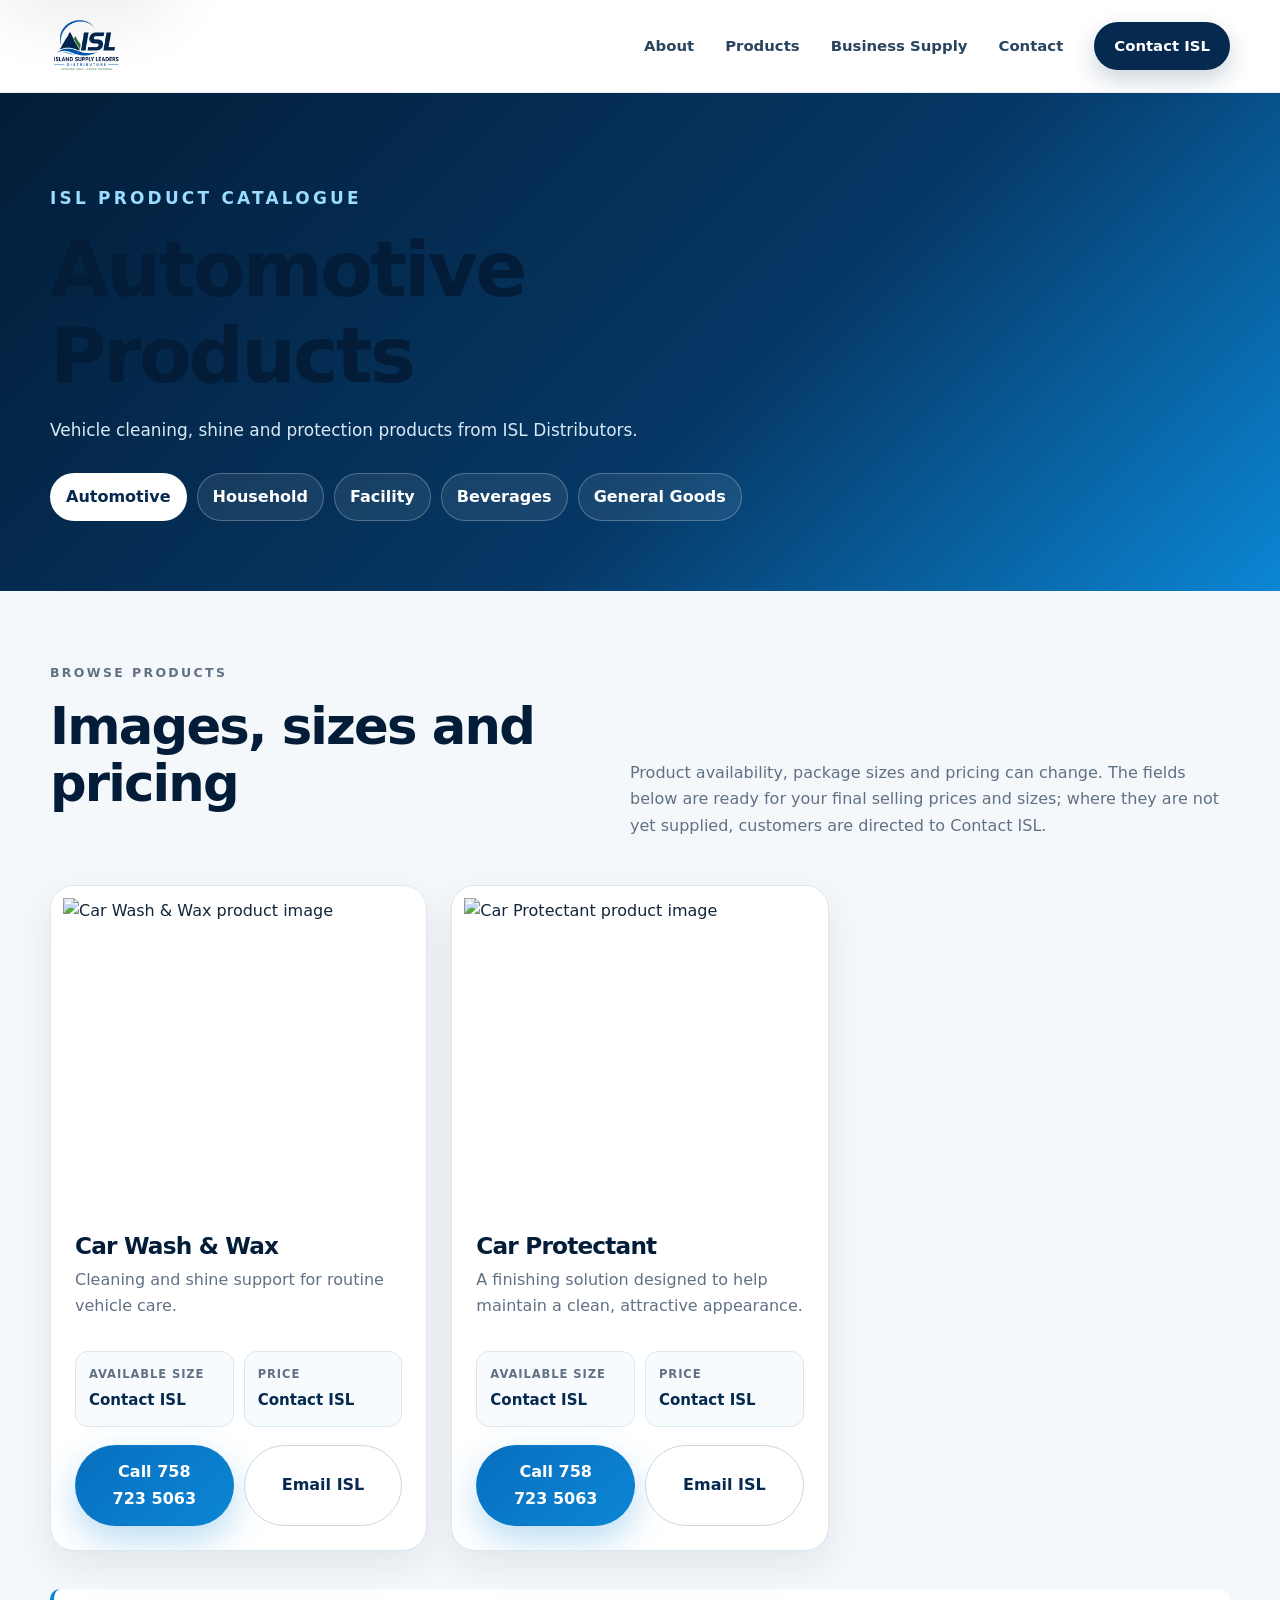
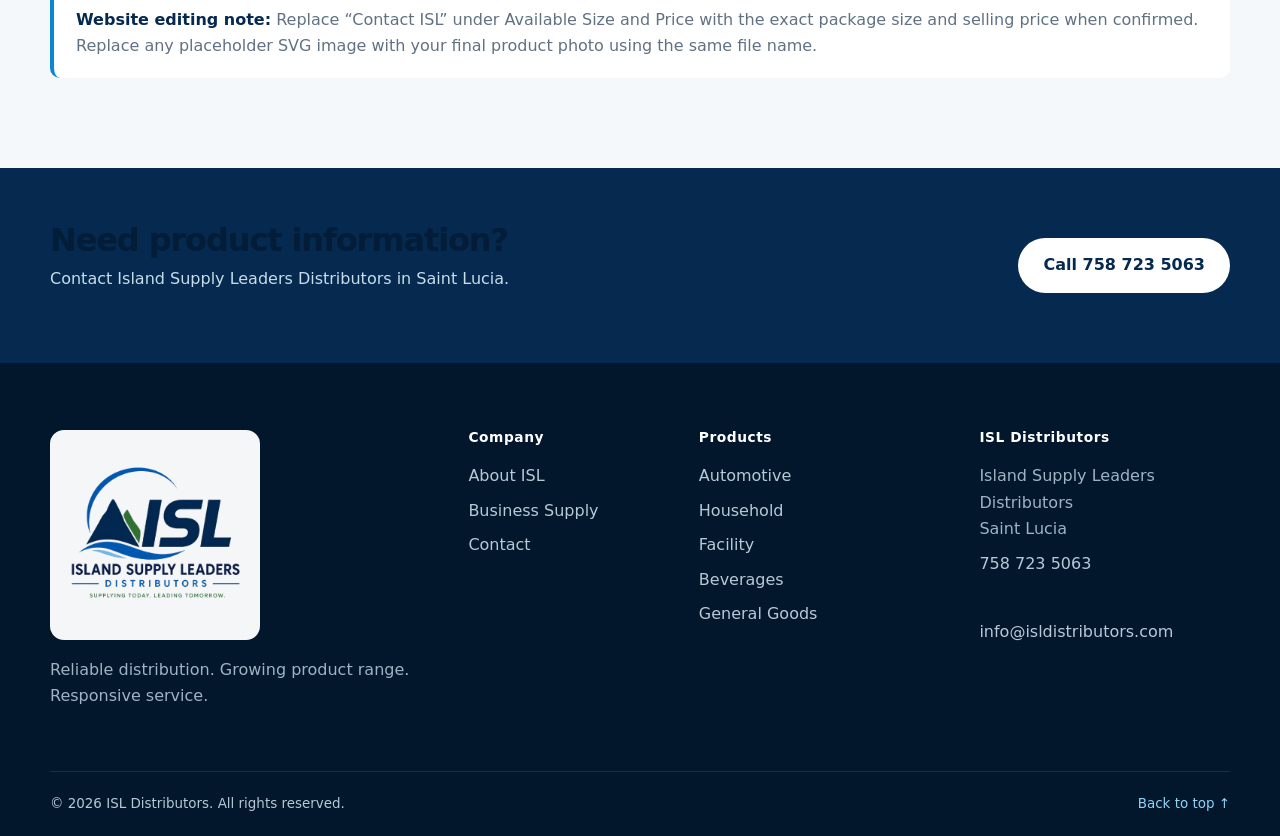
==== automotive.html @ 898ef00b "Add files via upload" ====
<!doctype html>
<html lang="en">
<head>
  <meta charset="utf-8">
  <meta name="viewport" content="width=device-width, initial-scale=1">
  <meta name="description" content="Automotive Products from ISL Distributors in Saint Lucia.">
  <meta name="theme-color" content="#062950">
  <title>Automotive Products | ISL Distributors</title>
  <link rel="icon" href="assets/favicon.png" type="image/png">
  <link rel="stylesheet" href="styles.css">
  <script defer src="script.js"></script>
</head>
<body>
  <a class="skip-link" href="#main">Skip to content</a>
  <header class="site-header" id="top">
    <div class="container nav-shell">
      <a class="brand" href="index.html" aria-label="ISL Distributors home"><img src="assets/isl-logo.png" alt="Island Supply Leaders Distributors logo"></a>
      <button class="menu-toggle" type="button" aria-expanded="false" aria-controls="site-nav"><span class="sr-only">Open navigation</span><span></span><span></span><span></span></button>
      <nav class="site-nav" id="site-nav" aria-label="Primary navigation">
        <a href="index.html#about">About</a><a href="index.html#products">Products</a><a href="index.html#business">Business Supply</a><a href="index.html#contact">Contact</a><a class="nav-button" href="index.html#contact">Contact ISL</a>
      </nav>
    </div>
  </header>
  <main id="main">
    <section class="catalog-hero">
      <div class="container">
        <p class="eyebrow">ISL Product Catalogue</p>
        <h1>Automotive Products</h1>
        <p>Vehicle cleaning, shine and protection products from ISL Distributors.</p>
        <div class="catalog-tabs"><a class="active" href="automotive.html">Automotive</a>
<a class="" href="household.html">Household</a>
<a class="" href="facility.html">Facility</a>
<a class="" href="beverages.html">Beverages</a>
<a class="" href="general-goods.html">General Goods</a></div>
      </div>
    </section>
    <section class="catalog-section">
      <div class="container">
        <div class="catalog-intro">
          <div><p class="eyebrow">Browse Products</p><h2>Images, sizes and pricing</h2></div>
          <p>Product availability, package sizes and pricing can change. The fields below are ready for your final selling prices and sizes; where they are not yet supplied, customers are directed to Contact ISL.</p>
        </div>
        <div class="catalog-grid"><article class="catalog-card reveal">
      <div class="catalog-image"><img class="label-art" src="assets/products/car-wash-wax.png" alt="Car Wash &amp; Wax product image"></div>
      <div class="catalog-body">
        <h2>Car Wash &amp; Wax</h2>
        <p>Cleaning and shine support for routine vehicle care.</p>
        <div class="product-meta">
          <div><span>Available Size</span><strong>Contact ISL</strong></div>
          <div><span>Price</span><strong>Contact ISL</strong></div>
        </div>
        <div class="catalog-contact">
          <a class="button button-primary" href="tel:+17587235063">Call 758 723 5063</a>
          <a class="button button-ghost" href="mailto:info@isldistributors.com?subject=Car%20Wash%20&amp;%20Wax%20Enquiry">Email ISL</a>
        </div>
      </div>
    </article>
<article class="catalog-card reveal">
      <div class="catalog-image"><img class="label-art" src="assets/products/car-protectant.png" alt="Car Protectant product image"></div>
      <div class="catalog-body">
        <h2>Car Protectant</h2>
        <p>A finishing solution designed to help maintain a clean, attractive appearance.</p>
        <div class="product-meta">
          <div><span>Available Size</span><strong>Contact ISL</strong></div>
          <div><span>Price</span><strong>Contact ISL</strong></div>
        </div>
        <div class="catalog-contact">
          <a class="button button-primary" href="tel:+17587235063">Call 758 723 5063</a>
          <a class="button button-ghost" href="mailto:info@isldistributors.com?subject=Car%20Protectant%20Enquiry">Email ISL</a>
        </div>
      </div>
    </article></div>
        <div class="catalog-note"><strong>Website editing note:</strong> Replace “Contact ISL” under Available Size and Price with the exact package size and selling price when confirmed. Replace any placeholder SVG image with your final product photo using the same file name.</div>
      </div>
    </section>
    <section class="catalog-footer-contact">
      <div class="container"><div><h2>Need product information?</h2><p>Contact Island Supply Leaders Distributors in Saint Lucia.</p></div><a class="button button-white" href="tel:+17587235063">Call 758 723 5063</a></div>
    </section>
  </main>
  <footer class="site-footer">
    <div class="container footer-grid">
      <div class="footer-brand"><img src="assets/isl-logo.png" alt="Island Supply Leaders Distributors logo"><p>Reliable distribution. Growing product range. Responsive service.</p></div>
      <div><h3>Company</h3><a href="index.html#about">About ISL</a><a href="index.html#business">Business Supply</a><a href="index.html#contact">Contact</a></div>
      <div><h3>Products</h3><a href="automotive.html">Automotive</a><a href="household.html">Household</a><a href="facility.html">Facility</a><a href="beverages.html">Beverages</a><a href="general-goods.html">General Goods</a></div>
      <div><h3>ISL Distributors</h3><p>Island Supply Leaders Distributors<br>Saint Lucia<br><a href="tel:+17587235063">758 723 5063</a><br><a href="mailto:info@isldistributors.com">info@isldistributors.com</a></p></div>
    </div>
    <div class="container footer-bottom"><span>© <span id="year"></span> ISL Distributors. All rights reserved.</span><a href="#top">Back to top ↑</a></div>
  </footer>
</body>
</html>
---- styles.css ----
:root {
  --navy-950: #031d38;
  --navy-900: #062950;
  --navy-800: #0a3d70;
  --blue-600: #086fbf;
  --blue-500: #0b86d4;
  --green-600: #388f45;
  --green-500: #55a84f;
  --aqua-500: #46a9c6;
  --ink: #12263a;
  --muted: #617184;
  --line: #dce6ed;
  --surface: #f4f8fb;
  --white: #ffffff;
  --shadow: 0 24px 70px rgba(3, 29, 56, .14);
  --radius-lg: 28px;
  --radius-md: 20px;
  --container: 1180px;
}

* { box-sizing: border-box; }
html { scroll-behavior: smooth; }
body {
  margin: 0;
  color: var(--ink);
  background: var(--white);
  font-family: Inter, ui-sans-serif, system-ui, -apple-system, BlinkMacSystemFont, "Segoe UI", sans-serif;
  line-height: 1.65;
  -webkit-font-smoothing: antialiased;
}
img { max-width: 100%; display: block; }
a { color: inherit; text-decoration: none; }
button, input, select, textarea { font: inherit; }
button, .button { cursor: pointer; }
h1, h2, h3, p { margin-top: 0; }
h1, h2, h3 { color: var(--navy-950); line-height: 1.12; letter-spacing: -.035em; }
h1 { font-size: clamp(3.1rem, 7vw, 6.5rem); }
h2 { font-size: clamp(2.15rem, 4vw, 3.75rem); }
h3 { font-size: 1.25rem; }

.container { width: min(calc(100% - 40px), var(--container)); margin-inline: auto; }
.section { padding: 108px 0; }
.skip-link { position: fixed; top: 8px; left: 8px; z-index: 1000; transform: translateY(-160%); padding: 10px 16px; border-radius: 8px; background: var(--white); color: var(--navy-950); box-shadow: var(--shadow); }
.skip-link:focus { transform: translateY(0); }
.sr-only { position: absolute; width: 1px; height: 1px; padding: 0; margin: -1px; overflow: hidden; clip: rect(0,0,0,0); white-space: nowrap; border: 0; }
.hidden-field { position: absolute; left: -9999px; }

.site-header { position: sticky; top: 0; z-index: 100; border-bottom: 1px solid rgba(6,41,80,.08); background: rgba(255,255,255,.94); backdrop-filter: blur(18px); }
.nav-shell { min-height: 92px; display: flex; align-items: center; justify-content: space-between; gap: 30px; }
.brand { width: 165px; flex: 0 0 auto; }
.brand img { width: 100%; height: 72px; object-fit: contain; object-position: left center; }
.site-nav { display: flex; align-items: center; gap: 31px; font-size: .93rem; font-weight: 750; color: #29445d; }
.site-nav > a:not(.nav-button) { position: relative; padding: 31px 0; }
.site-nav > a:not(.nav-button)::after { content: ""; position: absolute; left: 0; right: 100%; bottom: 24px; height: 2px; background: var(--blue-500); transition: right .25s ease; }
.site-nav > a:not(.nav-button):hover::after { right: 0; }
.nav-button { padding: 12px 20px; border-radius: 999px; color: var(--white); background: var(--navy-900); box-shadow: 0 10px 25px rgba(6,41,80,.2); }
.menu-toggle { display: none; width: 46px; height: 46px; border: 1px solid var(--line); border-radius: 12px; background: var(--white); }
.menu-toggle span:not(.sr-only) { display: block; width: 22px; height: 2px; margin: 5px auto; background: var(--navy-900); }

.hero { position: relative; overflow: hidden; color: var(--white); background:
  radial-gradient(circle at 82% 20%, rgba(11,134,212,.34), transparent 26%),
  radial-gradient(circle at 12% 72%, rgba(85,168,79,.2), transparent 24%),
  linear-gradient(135deg, #031d38 0%, #062950 48%, #0a3d70 100%); }
.hero-grid-pattern { position: absolute; inset: 0; opacity: .11; background-image: linear-gradient(rgba(255,255,255,.14) 1px, transparent 1px), linear-gradient(90deg, rgba(255,255,255,.14) 1px, transparent 1px); background-size: 52px 52px; mask-image: linear-gradient(to right, transparent 2%, black 45%, black 100%); }
.hero::after { content: ""; position: absolute; left: -10%; right: -10%; bottom: -90px; height: 180px; border-radius: 50%; background: var(--white); }
.hero-layout { position: relative; z-index: 2; min-height: 760px; display: grid; grid-template-columns: 1.08fr .92fr; gap: 72px; align-items: center; padding: 92px 0 150px; }
.hero-copy h1 { margin: 14px 0 26px; color: var(--white); }
.hero-copy h1 span { color: #7ec5ed; }
.hero-lead { max-width: 710px; margin-bottom: 36px; color: #d8e6f1; font-size: 1.18rem; }
.eyebrow { margin-bottom: 14px; color: var(--blue-600); font-size: .78rem; font-weight: 900; letter-spacing: .19em; text-transform: uppercase; }
.eyebrow.light { color: #8ed4f7; }
.hero-actions { display: flex; flex-wrap: wrap; gap: 14px; }
.button { display: inline-flex; min-height: 50px; align-items: center; justify-content: center; padding: 13px 24px; border: 1px solid transparent; border-radius: 999px; font-weight: 850; transition: transform .2s ease, box-shadow .2s ease, background .2s ease; }
.button:hover { transform: translateY(-2px); }
.button-primary { color: var(--white); background: linear-gradient(135deg, var(--blue-600), var(--blue-500)); box-shadow: 0 14px 34px rgba(11,134,212,.28); }
.button-ghost { border-color: rgba(255,255,255,.38); color: var(--white); background: rgba(255,255,255,.06); }
.button-white { color: var(--navy-900); background: var(--white); }
.hero-proof { display: grid; grid-template-columns: repeat(3, 1fr); gap: 16px; margin-top: 54px; }
.hero-proof div { padding-top: 18px; border-top: 1px solid rgba(255,255,255,.24); }
.hero-proof strong, .hero-proof span { display: block; }
.hero-proof strong { margin-bottom: 4px; color: var(--white); }
.hero-proof span { color: #aec5d7; font-size: .82rem; line-height: 1.4; }
.hero-visual { position: relative; min-height: 530px; display: grid; place-items: center; }
.logo-card { width: min(100%, 440px); padding: 34px 38px 30px; border: 1px solid rgba(255,255,255,.34); border-radius: 34px; background: rgba(255,255,255,.97); box-shadow: 0 40px 90px rgba(0,0,0,.28); transform: rotate(1.5deg); }
.logo-card img { width: 100%; max-height: 310px; object-fit: contain; }
.logo-card-label { display: inline-block; margin-bottom: 10px; padding: 7px 12px; border-radius: 999px; color: var(--navy-800); background: #eaf4fb; font-size: .73rem; font-weight: 900; letter-spacing: .08em; text-transform: uppercase; }
.logo-card p { margin: 4px auto 0; color: var(--muted); text-align: center; font-size: .88rem; }
.hero-chip { position: absolute; display: flex; align-items: center; gap: 10px; padding: 11px 16px; border: 1px solid rgba(255,255,255,.26); border-radius: 14px; color: var(--white); background: rgba(3,29,56,.84); box-shadow: 0 18px 35px rgba(0,0,0,.24); backdrop-filter: blur(10px); font-size: .83rem; font-weight: 800; }
.hero-chip span { width: 28px; height: 28px; display: grid; place-items: center; border-radius: 9px; color: var(--navy-950); background: #8ed4f7; font-size: .69rem; }
.chip-one { top: 62px; right: -25px; }
.chip-two { left: -16px; bottom: 112px; }
.chip-three { right: 18px; bottom: 26px; }

.service-strip { position: relative; z-index: 4; margin-top: -44px; }
.service-strip-grid { display: grid; grid-template-columns: repeat(4, 1fr); overflow: hidden; border: 1px solid var(--line); border-radius: 22px; background: var(--white); box-shadow: var(--shadow); }
.service-strip-grid div { display: flex; align-items: center; gap: 10px; padding: 25px 22px; border-right: 1px solid var(--line); }
.service-strip-grid div:last-child { border-right: 0; }
.strip-icon { width: 26px; height: 26px; display: grid; place-items: center; flex: 0 0 auto; border-radius: 50%; color: var(--white); background: var(--green-600); font-size: .78rem; }
.service-strip-grid strong { font-size: .9rem; }

.about-layout { display: grid; grid-template-columns: .95fr 1.05fr; gap: 82px; align-items: center; }
.about-copy > p:not(.eyebrow) { color: var(--muted); font-size: 1.04rem; }
.text-link { display: inline-flex; gap: 10px; align-items: center; margin-top: 12px; color: var(--navy-900); font-weight: 900; }
.text-link span { color: var(--blue-500); transition: transform .2s ease; }
.text-link:hover span { transform: translateX(4px); }
.mission-panel { overflow: hidden; border: 1px solid var(--line); border-radius: var(--radius-lg); background: var(--surface); box-shadow: 0 18px 45px rgba(3,29,56,.08); }
.mission-top { padding: 34px; color: var(--white); background: linear-gradient(135deg, var(--navy-900), var(--navy-800)); }
.mission-top span, .mission-top strong { display: block; }
.mission-top span { margin-bottom: 8px; color: #93d8f8; font-size: .75rem; font-weight: 900; letter-spacing: .15em; text-transform: uppercase; }
.mission-top strong { max-width: 500px; font-size: 1.55rem; line-height: 1.25; }
.value-grid { display: grid; grid-template-columns: 1fr 1fr; }
.value-grid article { padding: 28px; border-right: 1px solid var(--line); border-bottom: 1px solid var(--line); background: var(--white); }
.value-grid article:nth-child(even) { border-right: 0; }
.value-grid article:nth-child(n+3) { border-bottom: 0; }
.value-grid article > span { color: var(--blue-600); font-size: .75rem; font-weight: 900; }
.value-grid h3 { margin: 10px 0 8px; }
.value-grid p { margin: 0; color: var(--muted); font-size: .9rem; }

.products-section { background: var(--surface); }
.section-heading { display: grid; grid-template-columns: 1.35fr .65fr; gap: 70px; align-items: end; margin-bottom: 40px; }
.section-heading h2 { margin-bottom: 0; }
.section-heading > p { margin-bottom: 4px; color: var(--muted); }
.filter-bar { display: flex; flex-wrap: wrap; gap: 10px; margin-bottom: 30px; }
.filter-button { padding: 9px 17px; border: 1px solid #cbd9e3; border-radius: 999px; color: #476076; background: var(--white); font-weight: 800; }
.filter-button:hover, .filter-button.active { color: var(--white); border-color: var(--navy-900); background: var(--navy-900); }
.product-grid { display: grid; grid-template-columns: repeat(3, 1fr); gap: 23px; }
.product-card { overflow: hidden; border: 1px solid var(--line); border-radius: 23px; background: var(--white); box-shadow: 0 12px 32px rgba(3,29,56,.06); transition: transform .25s ease, box-shadow .25s ease; }
.product-card:hover { transform: translateY(-7px); box-shadow: 0 24px 50px rgba(3,29,56,.12); }
.product-card.is-hidden { display: none; }
.product-art { position: relative; min-height: 225px; display: grid; place-items: center; overflow: hidden; }
.product-art::before, .product-art::after { content: ""; position: absolute; border-radius: 50%; border: 1px solid rgba(255,255,255,.22); }
.product-art::before { width: 230px; height: 230px; right: -70px; top: -90px; }
.product-art::after { width: 160px; height: 160px; left: -60px; bottom: -85px; }
.product-art svg { width: 170px; height: 125px; z-index: 1; fill: none; stroke: rgba(255,255,255,.92); stroke-width: 5; stroke-linecap: round; stroke-linejoin: round; }
.product-art > span { position: absolute; left: 18px; bottom: 15px; z-index: 2; padding: 6px 10px; border-radius: 999px; color: var(--white); background: rgba(3,29,56,.35); font-size: .68rem; font-weight: 900; letter-spacing: .1em; text-transform: uppercase; backdrop-filter: blur(7px); }
.art-blue { background: linear-gradient(145deg, #075995, #0b97d1); }
.art-navy { background: linear-gradient(145deg, #031d38, #0a477b); }
.art-green { background: linear-gradient(145deg, #2c7f3a, #65b85d); }
.art-aqua { background: linear-gradient(145deg, #197c95, #55bdd0); }
.art-lime { background: linear-gradient(145deg, #488d2d, #91c457); }
.art-slate { background: linear-gradient(145deg, #344e67, #66859b); }
.product-copy { padding: 25px; }
.product-copy h3 { margin-bottom: 10px; }
.product-copy p { min-height: 76px; margin-bottom: 17px; color: var(--muted); }
.product-enquiry { padding: 0; border: 0; color: var(--navy-900); background: transparent; font-weight: 900; text-align: left; }
.product-enquiry span { color: var(--blue-500); }

.business-section { color: var(--white); background: linear-gradient(135deg, var(--navy-950), var(--navy-800)); }
.business-layout { display: grid; grid-template-columns: 1fr .92fr; gap: 80px; align-items: center; }
.business-copy h2 { color: var(--white); }
.business-copy > p:not(.eyebrow) { color: #c6d8e6; font-size: 1.05rem; }
.business-actions { display: flex; align-items: center; gap: 20px; margin-top: 31px; }
.business-actions span { color: #a9c0d1; font-size: .86rem; }
.business-list { display: grid; gap: 15px; }
.business-list article { display: grid; grid-template-columns: 50px 1fr; gap: 18px; padding: 21px; border: 1px solid rgba(255,255,255,.15); border-radius: 17px; background: rgba(255,255,255,.055); }
.business-list article > span { width: 42px; height: 42px; display: grid; place-items: center; border-radius: 12px; color: var(--navy-950); background: #87d0f1; font-weight: 900; }
.business-list strong { color: var(--white); }
.business-list p { margin: 4px 0 0; color: #afc4d3; font-size: .9rem; }

.center-heading { max-width: 760px; margin: 0 auto 48px; text-align: center; }
.benefit-grid { display: grid; grid-template-columns: repeat(4, 1fr); gap: 20px; }
.benefit-card { padding: 29px 25px; border: 1px solid var(--line); border-radius: var(--radius-md); background: var(--white); box-shadow: 0 12px 35px rgba(3,29,56,.05); }
.benefit-card > span { width: 42px; height: 42px; display: grid; place-items: center; border-radius: 12px; color: var(--white); background: var(--navy-900); font-size: .75rem; font-weight: 900; }
.benefit-card h3 { margin: 22px 0 10px; }
.benefit-card p { margin-bottom: 0; color: var(--muted); }

.contact-section { background: linear-gradient(180deg, var(--surface), #ffffff); }
.contact-layout { display: grid; grid-template-columns: .85fr 1.15fr; gap: 74px; align-items: start; }
.contact-copy > p:not(.eyebrow) { color: var(--muted); }
.contact-cards { display: grid; grid-template-columns: 1fr 1fr; gap: 13px; margin-top: 31px; }
.contact-cards article { min-height: 105px; padding: 20px; border: 1px solid var(--line); border-radius: 15px; background: var(--white); }
.contact-cards span, .contact-cards strong { display: block; }
.contact-cards span { margin-bottom: 7px; color: var(--muted); font-size: .72rem; font-weight: 900; letter-spacing: .1em; text-transform: uppercase; }
.contact-cards strong { color: var(--navy-900); line-height: 1.35; }
.editable-detail { color: #8a5d16 !important; }
.quote-form { padding: 36px; border: 1px solid var(--line); border-radius: 25px; background: var(--white); box-shadow: var(--shadow); }
.form-heading span { color: var(--blue-600); font-size: .73rem; font-weight: 900; letter-spacing: .14em; text-transform: uppercase; }
.form-heading h3 { margin: 7px 0 25px; font-size: 1.8rem; }
.form-grid { display: grid; grid-template-columns: 1fr 1fr; gap: 18px; }
.form-grid label { color: var(--navy-950); font-size: .85rem; font-weight: 850; }
.form-grid label.full { grid-column: 1 / -1; }
.form-grid input, .form-grid select, .form-grid textarea { width: 100%; margin-top: 7px; padding: 13px 14px; border: 1px solid #c9d8e3; border-radius: 11px; color: var(--ink); background: #fbfdff; outline: 0; }
.form-grid input:focus, .form-grid select:focus, .form-grid textarea:focus { border-color: var(--blue-500); box-shadow: 0 0 0 4px rgba(11,134,212,.12); }
.form-grid textarea { resize: vertical; }
.form-button { width: 100%; margin-top: 20px; border: 0; }
.form-note { margin: 13px 0 0; color: var(--muted); font-size: .77rem; }

.site-footer { color: #b7c9d6; background: #02172c; }
.footer-grid { display: grid; grid-template-columns: 1.45fr .7fr .9fr 1fr; gap: 55px; padding: 67px 0 45px; }
.footer-brand img { width: 210px; padding: 11px; border-radius: 14px; background: rgba(255,255,255,.96); }
.footer-brand p { max-width: 360px; margin-top: 17px; }
.footer-grid h3 { margin-bottom: 18px; color: var(--white); font-family: inherit; font-size: .86rem; letter-spacing: .04em; }
.footer-grid a { display: block; margin: 8px 0; color: #b7c9d6; }
.footer-grid a:hover { color: #8ed4f7; }
.footer-grid p { color: #9eb4c3; }
.footer-bottom { display: flex; justify-content: space-between; gap: 30px; padding: 21px 0; border-top: 1px solid rgba(255,255,255,.1); font-size: .84rem; }
.footer-bottom a { color: #8ed4f7; }

.reveal { opacity: 0; transform: translateY(24px); transition: opacity .7s ease, transform .7s ease; }
.reveal.visible { opacity: 1; transform: translateY(0); }

@media (prefers-reduced-motion: reduce) {
  html { scroll-behavior: auto; }
  *, *::before, *::after { animation: none !important; transition: none !important; }
  .reveal { opacity: 1; transform: none; }
}

@media (max-width: 1040px) {
  .menu-toggle { display: block; }
  .site-nav { position: absolute; top: 82px; left: 20px; right: 20px; display: none; flex-direction: column; align-items: stretch; gap: 0; padding: 12px; border: 1px solid var(--line); border-radius: 17px; background: var(--white); box-shadow: var(--shadow); }
  .site-nav.open { display: flex; }
  .site-nav > a:not(.nav-button) { padding: 12px 14px; }
  .site-nav > a:not(.nav-button)::after { display: none; }
  .nav-button { margin-top: 6px; text-align: center; }
  .hero-layout { grid-template-columns: 1fr; gap: 45px; padding-top: 72px; text-align: center; }
  .hero-lead { margin-inline: auto; }
  .hero-actions, .hero-proof { justify-content: center; }
  .hero-visual { width: min(650px, 100%); margin-inline: auto; }
  .service-strip-grid { grid-template-columns: 1fr 1fr; }
  .service-strip-grid div:nth-child(2) { border-right: 0; }
  .service-strip-grid div:nth-child(-n+2) { border-bottom: 1px solid var(--line); }
  .about-layout, .business-layout, .contact-layout { grid-template-columns: 1fr; gap: 48px; }
  .section-heading { grid-template-columns: 1fr; gap: 20px; }
  .product-grid { grid-template-columns: 1fr 1fr; }
  .benefit-grid { grid-template-columns: 1fr 1fr; }
  .footer-grid { grid-template-columns: 1.3fr 1fr; }
}

@media (max-width: 680px) {
  .container { width: min(calc(100% - 28px), var(--container)); }
  .section { padding: 78px 0; }
  .nav-shell { min-height: 78px; }
  .brand { width: 135px; }
  .brand img { height: 59px; }
  .site-nav { top: 72px; left: 14px; right: 14px; }
  h1 { font-size: clamp(2.75rem, 15vw, 4.2rem); }
  h2 { font-size: 2.2rem; }
  .hero-layout { min-height: auto; padding: 65px 0 130px; }
  .hero-proof { grid-template-columns: 1fr; gap: 12px; text-align: left; }
  .hero-proof div { display: grid; grid-template-columns: 100px 1fr; gap: 10px; }
  .hero-visual { min-height: 460px; }
  .logo-card { padding: 26px 22px 23px; }
  .hero-chip { font-size: .72rem; }
  .chip-one { top: 37px; right: -4px; }
  .chip-two { left: -4px; bottom: 92px; }
  .chip-three { right: 8px; bottom: 18px; }
  .service-strip-grid { grid-template-columns: 1fr; }
  .service-strip-grid div { border-right: 0; border-bottom: 1px solid var(--line); }
  .service-strip-grid div:last-child { border-bottom: 0; }
  .value-grid, .product-grid, .benefit-grid, .contact-cards, .form-grid { grid-template-columns: 1fr; }
  .value-grid article { border-right: 0; border-bottom: 1px solid var(--line); }
  .value-grid article:nth-child(n+3) { border-bottom: 1px solid var(--line); }
  .value-grid article:last-child { border-bottom: 0; }
  .product-copy p { min-height: auto; }
  .business-actions { align-items: flex-start; flex-direction: column; }
  .form-grid label.full { grid-column: auto; }
  .quote-form { padding: 27px 20px; }
  .footer-grid { grid-template-columns: 1fr; gap: 28px; }
  .footer-bottom { flex-direction: column; gap: 8px; }
}


/* Product catalogue pages */
.category-links .filter-button { text-decoration: none; display: inline-flex; align-items: center; }
.catalog-hero { padding: 92px 0 70px; color: #fff; background: linear-gradient(135deg, #031d38 0%, #063866 58%, #0b86d4 100%); }
.catalog-hero .eyebrow { color: #9bdcff; }
.catalog-hero h1 { max-width: 850px; margin: 8px 0 18px; font-size: clamp(2.6rem, 6vw, 5.2rem); }
.catalog-hero p { max-width: 760px; color: #d8eaf5; font-size: 1.06rem; }
.catalog-tabs { display: flex; flex-wrap: wrap; gap: 10px; margin-top: 28px; }
.catalog-tabs a { padding: 10px 15px; border: 1px solid rgba(255,255,255,.25); border-radius: 999px; color: #fff; background: rgba(255,255,255,.08); font-weight: 800; }
.catalog-tabs a:hover, .catalog-tabs a.active { color: #062950; background: #fff; }
.catalog-section { padding: 72px 0 90px; background: var(--surface); }
.catalog-intro { display: flex; justify-content: space-between; gap: 40px; align-items: end; margin-bottom: 30px; }
.catalog-intro p { max-width: 600px; color: var(--muted); }
.catalog-grid { display: grid; grid-template-columns: repeat(3, 1fr); gap: 24px; }
.catalog-card { overflow: hidden; border: 1px solid var(--line); border-radius: 24px; background: #fff; box-shadow: 0 15px 38px rgba(3,29,56,.08); }
.catalog-image { aspect-ratio: 1 / .86; display: grid; place-items: center; overflow: hidden; background: #eaf5fb; }
.catalog-image img { width: 100%; height: 100%; object-fit: contain; background: #fff; }
.catalog-image img.label-art { padding: 12px; object-fit: contain; }
.catalog-body { padding: 24px; }
.catalog-body h2 { margin: 0 0 8px; font-size: 1.45rem; }
.catalog-body > p { min-height: 66px; color: var(--muted); }
.product-meta { display: grid; grid-template-columns: 1fr 1fr; gap: 10px; margin: 18px 0; }
.product-meta div { padding: 13px; border: 1px solid var(--line); border-radius: 13px; background: #f8fbfd; }
.product-meta span { display: block; margin-bottom: 3px; color: var(--muted); font-size: .72rem; font-weight: 900; letter-spacing: .08em; text-transform: uppercase; }
.product-meta strong { color: var(--navy-900); font-size: .94rem; }
.catalog-contact { display: flex; flex-wrap: wrap; gap: 10px; margin-top: 17px; }
.catalog-contact a { flex: 1 1 150px; text-align: center; }
.catalog-note { margin-top: 38px; padding: 18px 22px; border-left: 4px solid var(--blue-500); border-radius: 10px; color: var(--muted); background: #fff; }
.catalog-note strong { color: var(--navy-900); }
.catalog-footer-contact { padding: 55px 0; color: #fff; background: #062950; }
.catalog-footer-contact .container { display: flex; align-items: center; justify-content: space-between; gap: 30px; }
.catalog-footer-contact h2 { margin-bottom: 7px; font-size: 2rem; }
.catalog-footer-contact p { color: #c8ddea; }
.catalog-footer-contact .button { white-space: nowrap; }
@media (max-width: 960px) { .catalog-grid { grid-template-columns: 1fr 1fr; } .catalog-intro { align-items: start; flex-direction: column; gap: 12px; } }
@media (max-width: 680px) { .catalog-hero { padding: 68px 0 55px; } .catalog-grid { grid-template-columns: 1fr; } .catalog-footer-contact .container { align-items: flex-start; flex-direction: column; } .product-meta { grid-template-columns: 1fr; } }
.catalog-card .button-ghost { border-color: #c9d8e3; color: var(--navy-900); background: #fff; }
.catalog-card .button-ghost:hover { border-color: var(--navy-900); color: #fff; background: var(--navy-900); }
.catalog-card .button-primary { display: inline-flex; align-items: center; justify-content: center; }
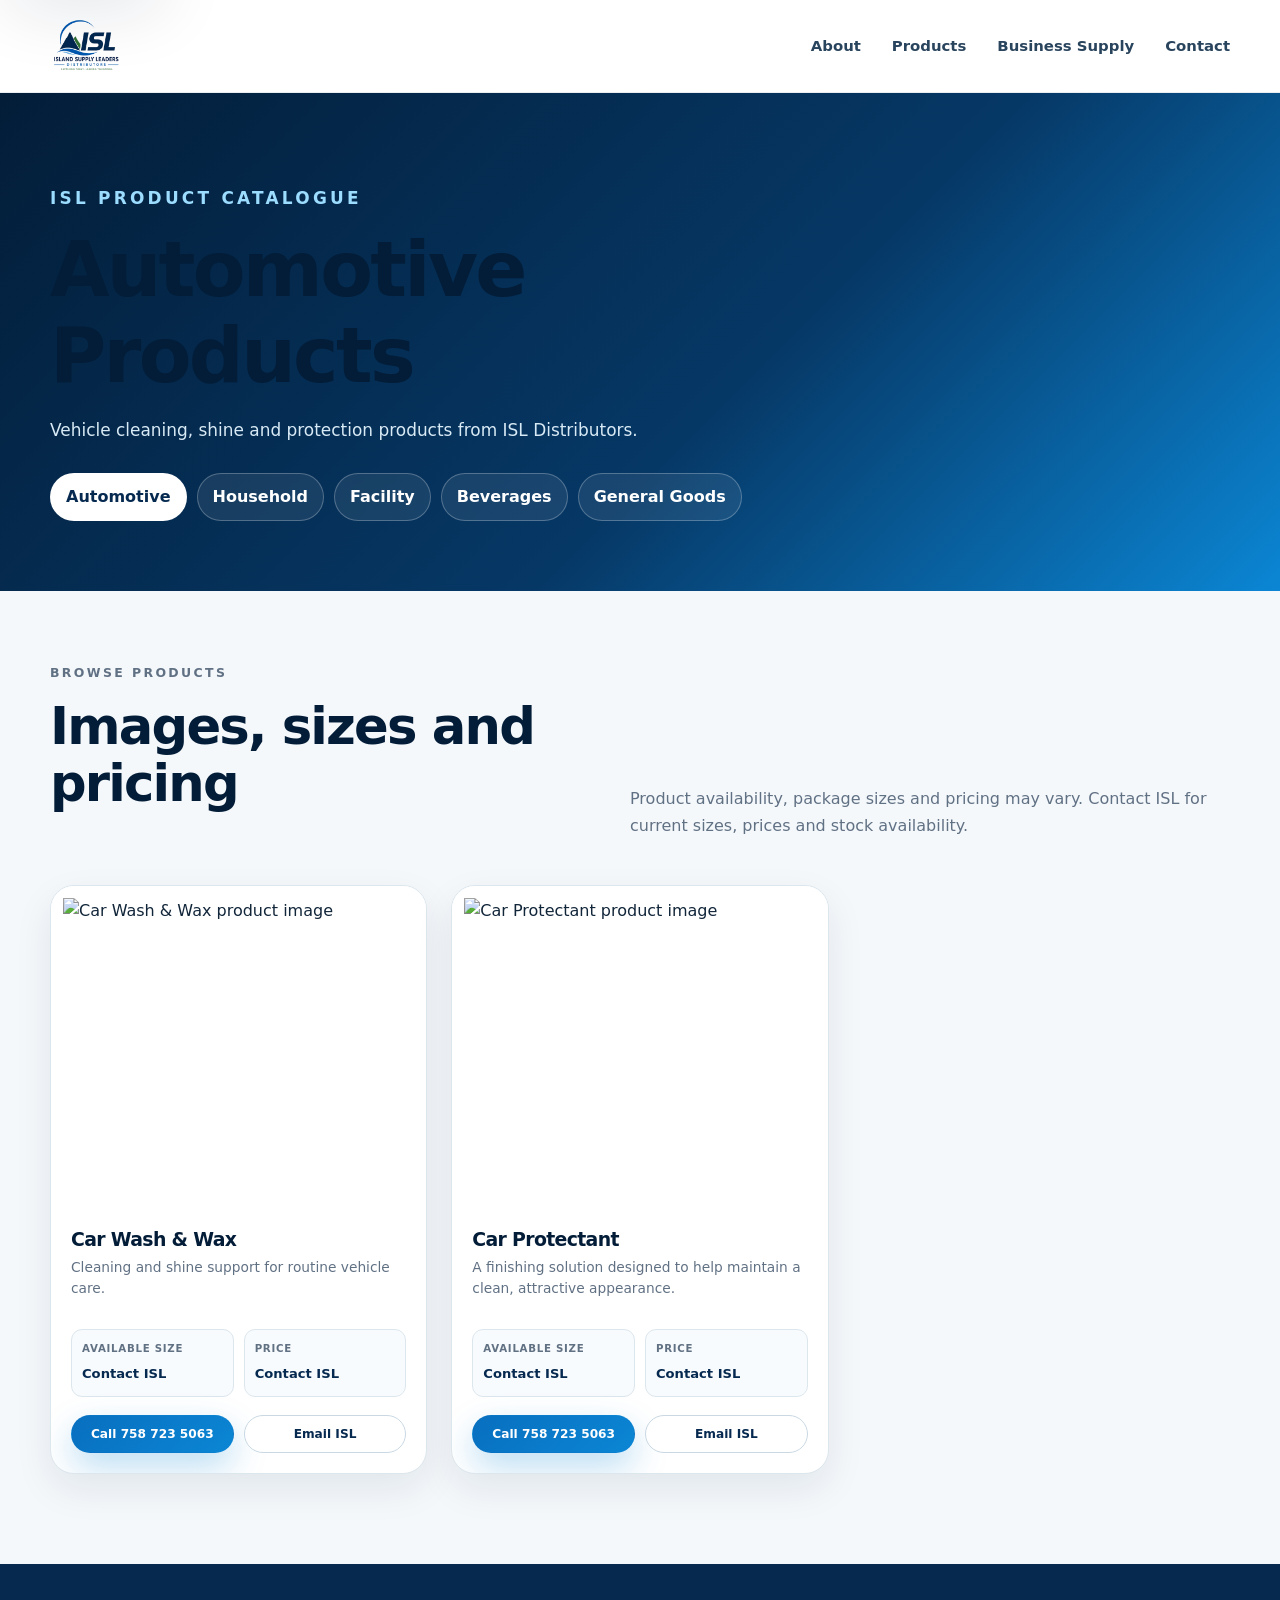
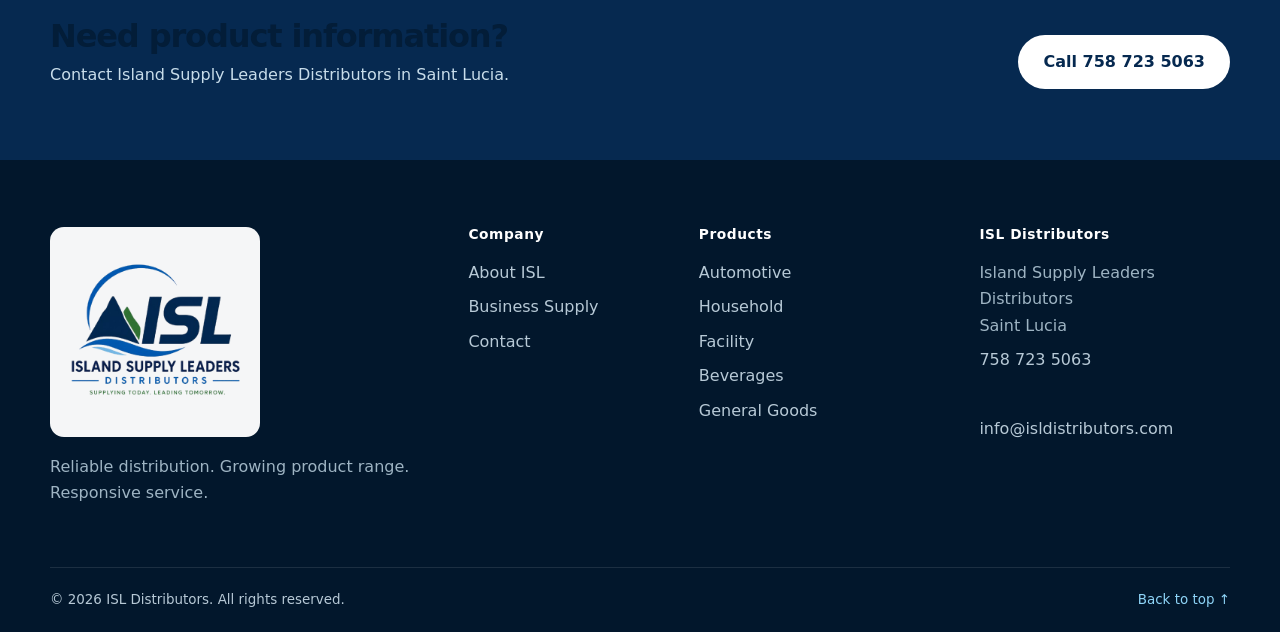
==== commit 04e86a03: "Add files via upload" ====
--- a/automotive.html
+++ b/automotive.html
@@ -17,7 +17,7 @@
       <a class="brand" href="index.html" aria-label="ISL Distributors home"><img src="assets/isl-logo.png" alt="Island Supply Leaders Distributors logo"></a>
       <button class="menu-toggle" type="button" aria-expanded="false" aria-controls="site-nav"><span class="sr-only">Open navigation</span><span></span><span></span><span></span></button>
       <nav class="site-nav" id="site-nav" aria-label="Primary navigation">
-        <a href="index.html#about">About</a><a href="index.html#products">Products</a><a href="index.html#business">Business Supply</a><a href="index.html#contact">Contact</a><a class="nav-button" href="index.html#contact">Contact ISL</a>
+        <a href="index.html#about">About</a><a href="index.html#products">Products</a><a href="index.html#business">Business Supply</a><a href="index.html#contact">Contact</a>
       </nav>
     </div>
   </header>
@@ -38,7 +38,7 @@
       <div class="container">
         <div class="catalog-intro">
           <div><p class="eyebrow">Browse Products</p><h2>Images, sizes and pricing</h2></div>
-          <p>Product availability, package sizes and pricing can change. The fields below are ready for your final selling prices and sizes; where they are not yet supplied, customers are directed to Contact ISL.</p>
+          <p>Product availability, package sizes and pricing may vary. Contact ISL for current sizes, prices and stock availability.</p>
         </div>
         <div class="catalog-grid"><article class="catalog-card reveal">
       <div class="catalog-image"><img class="label-art" src="assets/products/car-wash-wax.png" alt="Car Wash &amp; Wax product image"></div>
@@ -70,7 +70,6 @@
         </div>
       </div>
     </article></div>
-        <div class="catalog-note"><strong>Website editing note:</strong> Replace “Contact ISL” under Available Size and Price with the exact package size and selling price when confirmed. Replace any placeholder SVG image with your final product photo using the same file name.</div>
       </div>
     </section>
     <section class="catalog-footer-contact">
--- a/styles.css
+++ b/styles.css
@@ -140,9 +140,9 @@
 .art-lime { background: linear-gradient(145deg, #488d2d, #91c457); }
 .art-slate { background: linear-gradient(145deg, #344e67, #66859b); }
 .product-copy { padding: 25px; }
-.product-copy h3 { margin-bottom: 10px; }
-.product-copy p { min-height: 76px; margin-bottom: 17px; color: var(--muted); }
-.product-enquiry { padding: 0; border: 0; color: var(--navy-900); background: transparent; font-weight: 900; text-align: left; }
+.product-copy h3 { margin-bottom: 8px; font-size: 1.08rem; }
+.product-copy p { min-height: 64px; margin-bottom: 14px; color: var(--muted); font-size: .88rem; line-height: 1.5; }
+.product-enquiry { padding: 0; border: 0; color: var(--navy-900); background: transparent; font-size: .82rem; font-weight: 900; text-align: left; }
 .product-enquiry span { color: var(--blue-500); }
 
 .business-section { color: var(--white); background: linear-gradient(135deg, var(--navy-950), var(--navy-800)); }
@@ -277,15 +277,15 @@
 .catalog-image { aspect-ratio: 1 / .86; display: grid; place-items: center; overflow: hidden; background: #eaf5fb; }
 .catalog-image img { width: 100%; height: 100%; object-fit: contain; background: #fff; }
 .catalog-image img.label-art { padding: 12px; object-fit: contain; }
-.catalog-body { padding: 24px; }
-.catalog-body h2 { margin: 0 0 8px; font-size: 1.45rem; }
-.catalog-body > p { min-height: 66px; color: var(--muted); }
+.catalog-body { padding: 20px; }
+.catalog-body h2 { margin: 0 0 7px; font-size: 1.18rem; }
+.catalog-body > p { min-height: 54px; color: var(--muted); font-size: .86rem; line-height: 1.5; }
 .product-meta { display: grid; grid-template-columns: 1fr 1fr; gap: 10px; margin: 18px 0; }
-.product-meta div { padding: 13px; border: 1px solid var(--line); border-radius: 13px; background: #f8fbfd; }
-.product-meta span { display: block; margin-bottom: 3px; color: var(--muted); font-size: .72rem; font-weight: 900; letter-spacing: .08em; text-transform: uppercase; }
-.product-meta strong { color: var(--navy-900); font-size: .94rem; }
+.product-meta div { padding: 10px; border: 1px solid var(--line); border-radius: 11px; background: #f8fbfd; }
+.product-meta span { display: block; margin-bottom: 3px; color: var(--muted); font-size: .64rem; font-weight: 900; letter-spacing: .07em; text-transform: uppercase; }
+.product-meta strong { color: var(--navy-900); font-size: .82rem; }
 .catalog-contact { display: flex; flex-wrap: wrap; gap: 10px; margin-top: 17px; }
-.catalog-contact a { flex: 1 1 150px; text-align: center; }
+.catalog-contact a { flex: 1 1 125px; padding: 8px 12px; min-height: 34px; font-size: .76rem; text-align: center; }
 .catalog-note { margin-top: 38px; padding: 18px 22px; border-left: 4px solid var(--blue-500); border-radius: 10px; color: var(--muted); background: #fff; }
 .catalog-note strong { color: var(--navy-900); }
 .catalog-footer-contact { padding: 55px 0; color: #fff; background: #062950; }
